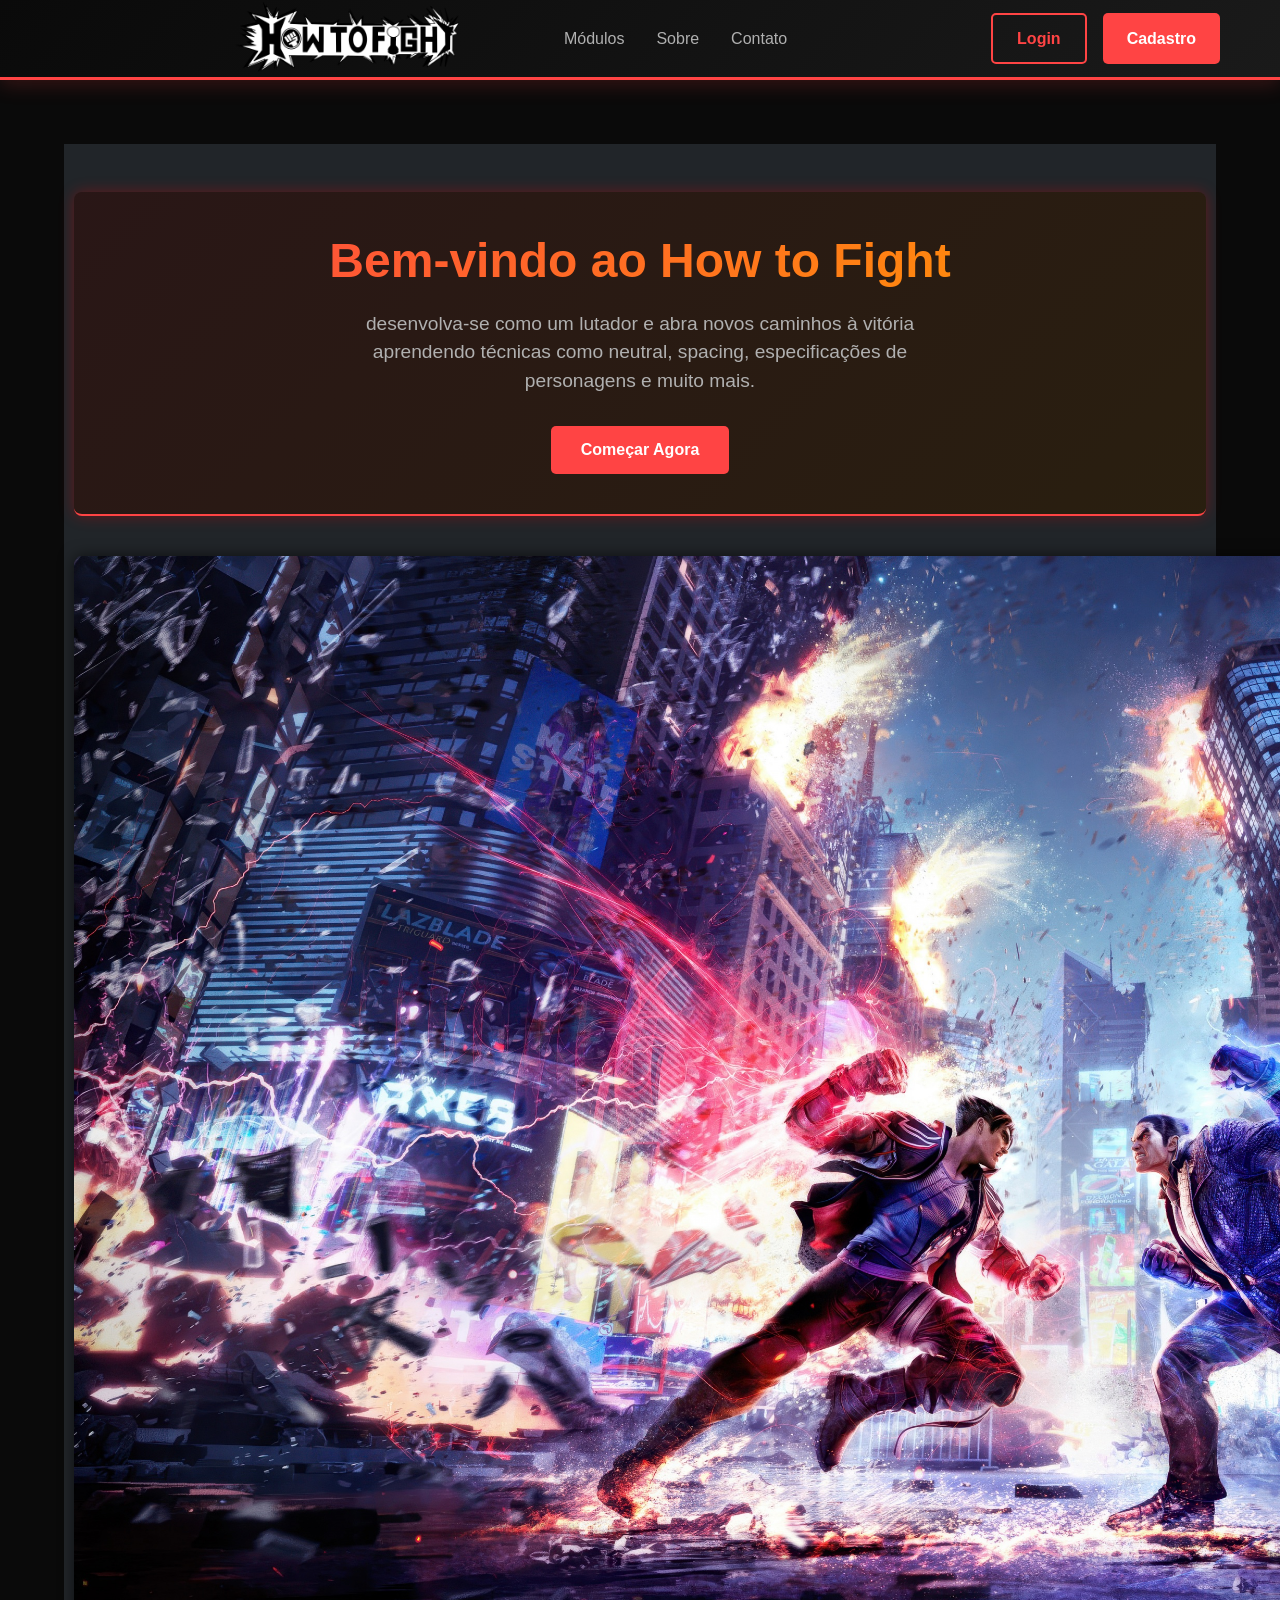
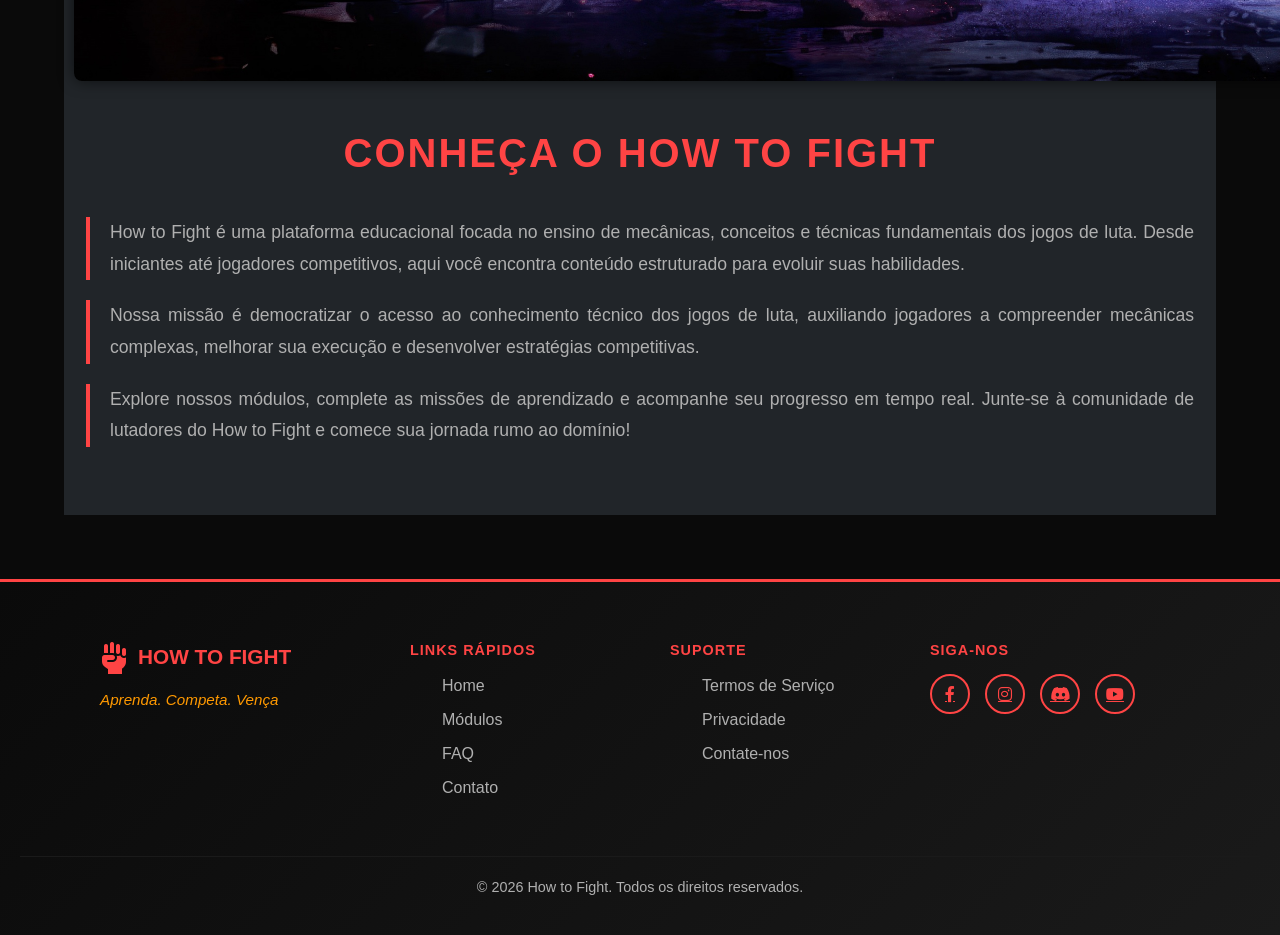
==== pagina/HTML/index.html @ 8c1fd62c "projeto coloquei na pasta errada teehee" ====
<!DOCTYPE html>
<html lang="pt-br">
<head>
    <meta charset="utf-8">
    <title>How to Fight</title>
    
    <!-- Bootstrap -->
    <link href="https://cdn.jsdelivr.net/npm/bootstrap@5.0.2/dist/css/bootstrap.min.css" rel="stylesheet"
          integrity="sha384-EVSTQN3/azprG1Anm3QDgpJLIm9Nao0Yz1ztcQTwFspd3yD65VohhpuuCOmLASjC" crossorigin="anonymous">
    <link rel="stylesheet" href="https://cdnjs.cloudflare.com/ajax/libs/font-awesome/6.0.0/css/all.min.css">

    <!-- Estilo Personalizado -->
    <link rel="stylesheet" type="text/css" href="../CSS/estilo.css">
</head>
<body>

        <!-- INÍCIO DO CÓDIGO VLIBRAS -->
    <div vw class="enabled">
        <div vw-access-button class="active"></div>
        <div vw-plugin-wrapper>
            <div class="vw-plugin-top-wrapper"></div>
        </div>
    </div>
    <script src="https://vlibras.gov.br/app/vlibras-plugin.js"></script>
    <script>
        new window.VLibras.Widget('https://vlibras.gov.br/app');
    </script>
    <!-- FIM DO CÓDIGO VLIBRAS -->

    <header class="htf-header">
        <div class="header-container">
            <div class="logo-brand">
                <a href="./index.html">
                    <img src="../Image/trabaio_do meu amor.png " alt="Logo">
                </a>
            </div>

            <nav class="header-nav">
                <a href="./Produtos.html" class="nav-link">Módulos</a>
                <a href="./Sobre.html" class="nav-link">Sobre</a>
                <a href="./Horarios.html" class="nav-link">Contato</a>
            </nav>

            <div class="header-actions">
                <button class="btn-login" onclick="window.location.href='./login.html'">Login</button>
                <button class="btn-signup" onclick="window.location.href='./Cadastro.html'">Cadastro</button>
            </div>
        </div>
    </header>

    <!-- Conteúdo Principal -->
    <main class="bg-dark text-white py-5">
        
        <!-- HERO SECTION -->
        <section class="hero-section">
            <div class="hero-content">
                <h2>Bem-vindo ao How to Fight</h2>
                <p>desenvolva-se como um lutador e abra novos caminhos à vitória aprendendo técnicas como neutral, spacing, especificações de personagens e muito mais.</p>
                <button class="btn-primary-htf" onclick="window.location.href='./login.html'">Começar Agora</button>
            </div>
        </section>

        <!-- imagem principal -->
        <section class="container-card mb-5">
            <div id="img-tekke" alt="Logo">
                <img src="../Image/tekken-8-jin-kazama-3840x2160-18767.jpg">
               
            </div>
        </section>

        <!-- ABOUT SECTION -->
        <section class="container" id="sobre">
            <h2 class="about-title">Conheça o How to Fight</h2>

            <p class="about-text">
                How to Fight é uma plataforma educacional focada no ensino de mecânicas, conceitos e técnicas 
                fundamentais dos jogos de luta. Desde iniciantes até jogadores competitivos, aqui você encontra 
                conteúdo estruturado para evoluir suas habilidades.
            </p>

            <p class="about-text">
                Nossa missão é democratizar o acesso ao conhecimento técnico dos jogos de luta, auxiliando jogadores 
                a compreender mecânicas complexas, melhorar sua execução e desenvolver estratégias competitivas.
            </p>

            <p class="about-text">
                Explore nossos módulos, complete as missões de aprendizado e acompanhe seu progresso em tempo real. 
                Junte-se à comunidade de lutadores do How to Fight e comece sua jornada rumo ao domínio!
            </p>
        </section>

    </main>

    <!-- Rodapé -->
<footer class="htf-footer">
    <div class="footer-container">
        
        <!-- Coluna 1: Logo -->
        <div class="footer-column">
            <div class="footer-logo">
                <i class="fas fa-fist-raised"></i>
                <h4>HOW TO FIGHT</h4>
            </div>
            <p class="tagline">Aprenda. Competa. Vença</p>
        </div>

        <!-- Coluna 2: Links Rápidos -->
        <div class="footer-column">
            <h5>Links Rápidos</h5>
            <ul class="footer-links">
                <li><a href="./index.html">Home</a></li>
                <li><a href="./Produtos.html">Módulos</a></li>
                <li><a href="./FAQ.html">FAQ</a></li>
                <li><a href="./Horarios.html">Contato</a></li>
            </ul>
        </div>

        <!-- Coluna 3: Suporte -->
        <div class="footer-column">
            <h5>Suporte</h5>
            <ul class="footer-links">
                <li><a href="./Termos.html">Termos de Serviço</a></li>
                <li><a href="./privacidade.html">Privacidade</a></li>
                <li><a href="./Horarios.html">Contate-nos</a></li>
            </ul>
        </div>

        <!-- Coluna 4: Redes Sociais -->
        <div class="footer-column">
            <h5>Siga-nos</h5>
            <div class="social-icons">
                <a href="https://facebook.com" target="_blank" title="Facebook">
                    <i class="fab fa-facebook-f"></i>
                </a>
                <a href="https://instagram.com" target="_blank" title="Instagram">
                    <i class="fab fa-instagram"></i>
                </a>
                <a href="https://discord.com" target="_blank" title="Discord">
                    <i class="fab fa-discord"></i>
                </a>
                <a href="https://youtube.com" target="_blank" title="YouTube">
                    <i class="fab fa-youtube"></i>
                </a>
            </div>
        </div>

    </div>

    <!-- Copyright -->
    <div class="footer-bottom">
        <p>&copy; 2026 How to Fight. Todos os direitos reservados.</p>
    </div>
</footer>

    <!-- Scripts Bootstrap -->
    <script src="https://cdn.jsdelivr.net/npm/bootstrap@5.0.2/dist/js/bootstrap.bundle.min.js"
            integrity="sha384-MrcW6ZMFYlzcLA8Nl+NtUVF0sA7MsXsP1UyJoMp4YLEuNSfAP+JcXn/tWtIaxVXM"
            crossorigin="anonymous"></script>

</body>
</html>
---- pagina/CSS/estilo.css ----
/* Main */
main {
    background-color: var(--dark-bg);
    padding: 10px;
    margin: 5%;
    flex: 1;
}

body {
    min-height: 100vh;
    display: flex;
    flex-direction: column;
}

/*======= LOGIN ======= */

.login-container {
    max-width: 450px; 
    margin: 50px auto;
    background-color: #212529;
    padding: 30px;
    border-radius: 10px;
}

/* Estilo das Labels */
.label-control {
    display: block;
    margin-bottom: 8px;
    font-size: 1.0rem;
    color: #ffffff;
    width: 300px;
    transform: translateX(-30px) translateY(-20px);
    
}


/* Estilo dos input */
.input-control {
    display: block;
    margin-bottom: 8px;
    font-size: 1.0rem;
    color: #000000;
    width: 300px;
    transform: translateX(-30px) translateY(-20px);
    
}

.login-title {
    font-size: 1.4rem;
    font-weight: 700;
    text-align: center;
    margin-bottom: 40px;
    color: var(--primary-color);
    text-transform: uppercase;
    letter-spacing: 2px;
}

fieldset {
    border: 2px solid #ff4444;
    border-radius: 6px;
    padding: 20px 70px; /* Estica na vertical */
    display: flex;
    flex-direction: column;
    gap: 10px;
}

legend {
    width: auto;
    float: none;
    margin: 0 auto; /* Centraliza o legend na borda */
    padding: 0 15px;
    color: #ff4444;
    font-weight: bold;
    font-size: 1.4rem;
    white-space: nowrap;
    background-color: transparent; /* O navegador já corta a borda sozinho */
}

/* Garante que os inputs não fiquem minúsculos */
.form-control {
    width: 100%;
    box-sizing: border-box;
}

.button-group {
    display: flex;
    flex-direction: column; /* Empilha o texto e o botão */
    align-items: center;    /* Centraliza os dois */
    gap: 10px;              /* Espaço entre o texto e o botão */
    margin-top: 20px;
}

.button-group p {
    margin: 0;             /* Remove margens extras do parágrafo */
    color: white;
}


/*======= CADASTRO ======= */

.cadastro-container2 {
    max-width: 850px; /* Diminua esse valor para espremer mais o cinza */
    max-height: 600px;
    margin: 50px auto;
    background-color: #212529;
    padding: 30px;
    border-radius: 10px;
}

.cadastro-container {
    max-width: 350px; /* Diminua esse valor para espremer mais o cinza */
    max-height: 300px;
    margin: 50px auto;
    background-color: #212529;
    padding: 30px;
    border-radius: 10px;
}

.cadastro-title {
  font-size: 1.5rem;
  color: var(--secondary-color);
  margin-bottom: 20px;
}

.label-control2 {
  display: block;
  margin-bottom: 8px;
  font-size: 1.4rem;
  color: #ffffff;
  width: 300px;
  transform: translateX(-60px) translateY(-90px);
}

.input-control2 {
  display: block;
  margin-bottom: 8px;
  font-size: 1rem;
  color: #000000;
  width: 400px;
  height: 30px;
  transform: translateX(-60px) translateY(-90px);
}

.btn-signup2 {
  background-color: var(--primary-color);
  color: #fff;
  padding: 10px;
  border: none;
  border-radius: 6px;
  cursor: pointer;
  width: 100%;        /* botão ocupa toda a largura */
  font-weight: bold;
  transition: background 0.3s ease;
  transform: translateX(0px) translateY(-80px);
}

.checkbox-control {
  transform: translateX(-50px) translateY(-90px);
}

.erro-msg {
    font-size: 0.9rem;
    color: #ff4d4d;
    opacity: 0;
    transition: opacity 0.3s ease, transform 0.3s ease;
}
.erro-msg.show {
    opacity: 1;
}

#erro-senha {
    position: relative;
    top: 30px; /* começa mais embaixo */
    opacity: 0;
    transition: opacity 0.3s ease, top 0.3s ease;
}

#erro-senha.show {
    opacity: 1;
    top: -90px; /* sobe e permanece */
    left: -60px
}

#erro-confirmar {
    position: relative;
    top: 30px; /* começa mais embaixo */
    opacity: 0;
    transition: opacity 0.3s ease, top 0.3s ease;
}

#erro-confirmar.show {
    opacity: 1;
    top: -95px; /* sobe e permanece */
    left: -60px
}

#erro-nick {
    position: relative;
    top: 30px; /* começa mais embaixo */
    opacity: 0;
    transition: opacity 0.3s ease, top 0.3s ease;
}
#erro-nick.show {
    opacity: 1;
    top: -90px; /* sobe e permanece */
    left: -50px
}

.msg-sucesso, .msg-erro {
  position: fixed;
  top: 70px;
  left: 50%;
  transform: translateX(-50%);
  z-index: 9999;

  padding: 12px 20px;
  border-radius: 6px;
  font-weight: bold;

  transition: opacity 0.8s ease; /* animação suave */
  opacity: 1; /* começa visível */
}

.msg-sucesso {
  background-color: #dc3545;
  color: #fff;
}

.msg-erro {
  background-color: #dc3545;
  color: #ffffff;
}

.accordion-button
{
    color: rgb(255, 255, 255);
    background-color: #333435;
}

.accordion-button:focus {
    box-shadow: none;
  }

  /* Styling for the active (open) accordion button */
.accordion-button:not(.collapsed) {
    background-color: #333435;
    color: white;
    /* Add other styles as needed */
}

.coluna-texto {
    flex: 1; /* Faz a coluna ocupar metade do espaço (50%) */
    background-color: #212529;
    
    /* Centraliza o conteúdo (o h1) vertical e horizontalmente */
    display: flex;
    justify-content: center;
    align-items: center;
    padding: 40px;
    

}

.coluna-texto h1 {
    font-size: 3.5rem; /* Tamanho da fonte */
    color: #ffffff; /* Cor do texto (cinza escuro) */
    font-weight: 400; /* Peso da fonte */
}

/* --- Coluna da Direita (Imagem) --- */
.coluna-imagem {
    flex: 1; /* Faz a coluna ocupar a outra metade do espaço (50%) */
    background-color: #212529;
}

.coluna-imagem img {
    width: 100%;
    height: 100%;
    object-fit: cover; /* Faz a imagem cobrir todo o espaço da coluna sem distorcer */
    background-color: #212529;
}

strong {
    font-size: 25px;
    color: white
}

.container2 {
    display: flex;
    width: 100%;
    background-color: #4b4f53;
}

h3 {
    font-size: 40px;
    font-weight: bold;
    color: white;
}

pre{
    font-size: 20px;
    font-weight: bold;
    color: white;
}

/* 1. Define o container como ponto de referência para os filhos */
.input-container {
    position: relative;
}

/* 2. Estiliza a mensagem e a posiciona */
.validation-message {
    /* Faz o elemento flutuar */
    position: absolute; 
    
    /* Move para o canto superior direito do container */
    top: 50%; /* Centraliza verticalmente */
    right: 10px; /* Afasta 10px da borda direita do input */
    
    /* Ajuste fino para o centro vertical (metade da altura do texto) */
    transform: translateY(-50%); 
    
    /* Estilos visuais */
    font-size: 0.8em; /* Deixa o texto menor */
    padding: 2px 5px; 
    pointer-events: none; /* Garante que o texto não atrapalhe o clique no input */

}


.brand-move h2 {
    font-size: 25px;
    font-weight: bold;
    color: white;
    margin:0;
    transform: translateX(-20px);
}

.brand-move{
  display: flex;
  align-items: center;
  gap: 1px;         
  transform: translateX(100px);    /* move o icone + texto do meio pra direita ou esquerda */
  
}


/* ========== HEADER ========== */
:root {
    --primary-color: #44ff7f;
    --secondary-color: #ff9900;
    --dark-bg: #0a0a0a;
    --card-bg: #1a1a1a;
    --text-secondary: #b0b0b0;
}

.htf-header {
    background: linear-gradient(135deg, var(--dark-bg) 0%, var(--card-bg) 100%);
    border-bottom: 3px solid var(--primary-color);
    padding: 0.5rem 0;
    position: sticky;
    top: 0;
    z-index: 1000;
    box-shadow: 0 4px 20px rgba(255, 68, 68, 0.2);
    height: 80px;  /* ← FIXA A ALTURA */
}

.header-container {
    max-width: 1200px;
    margin: 0 auto;
    display: flex;
    justify-content: space-between;
    align-items: center;
    padding: 0 20px;
    height: 100%;  /* ← PREENCHE A ALTURA */
}

.logo-brand {
    display: flex;
    align-items: center;
    gap: 15px;
    cursor: pointer;
    height: 100%;  /* ← Preenche a altura do header */
}

.logo-brand img {
    width: 300px;
    height: 300px;
    object-fit: contain;
    align-self: center;  /* ← Centraliza verticalmente */
    transform: translateY(25px) translateX(150px);
}

.header-nav {
    display: flex;
    gap: 2rem;
}

/* ============ PRIMEIRA SESSÃO ============ */
.hero-section {
    background: linear-gradient(135deg, rgba(255, 68, 68, 0.1) 0%, rgba(255, 153, 0, 0.1) 100%);
    padding: 80px 20px;
    text-align: center;
    border-bottom: 2px solid var(--primary-color);
    margin-bottom: 40px;
}

.hero-content h2 {
    font-size: 3rem;
    font-weight: 700;
    margin-bottom: 20px;
    background: linear-gradient(135deg, var(--primary-color), var(--secondary-color));
    -webkit-background-clip: text;
    -webkit-text-fill-color: transparent;
    background-clip: text;
}

.hero-content p {
    font-size: 1.2rem;
    color: var(--text-secondary);
    margin-bottom: 30px;
    max-width: 600px;
    margin-left: auto;
    margin-right: auto;
}

.btn-primary-htf {
    padding: 12px 30px;
    background: var(--primary-color);
    color: white;
    border: none;
    border-radius: 5px;
    font-weight: 700;
    font-size: 1rem;
    cursor: pointer;
    transition: all 0.3s ease;
}

.btn-primary-htf:hover {
    background: var(--secondary-color);
    transform: scale(1.05);
    box-shadow: 0 10px 25px rgba(255, 68, 68, 0.5);
}


/* ============ ABOUT ============ */
.about-title {
    font-size: 2.5rem;
    font-weight: 700;
    text-align: center;
    margin-bottom: 40px;
    color: var(--primary-color);
    text-transform: uppercase;
    letter-spacing: 2px;
}

.about-text {
    font-size: 1.1rem;
    line-height: 1.8;
    color: var(--text-secondary);
    margin-bottom: 20px;
    text-align: justify;
    border-left: 4px solid var(--primary-color);
    padding-left: 20px;
}

/* ============ NAV ============ */

.nav-link {
    color: var(--text-secondary);
    text-decoration: none;
    font-weight: 500;
    transition: color 0.3s ease;
}

.nav-link:hover {
    color: var(--primary-color);
}

.header-actions {
    display: flex;
    gap: 1rem;
}

.btn-login, .btn-signup {
    padding: 0.7rem 1.5rem;
    border: none;
    border-radius: 5px;
    font-weight: 600;
    cursor: pointer;
    transition: all 0.3s ease;
}

.btn-login {
    background: transparent;
    color: var(--primary-color);
    border: 2px solid var(--primary-color);
}

.btn-login:hover {
    background: var(--primary-color);
    color: white;
}

.btn-signup {
    background: var(--primary-color);
    color: white;
}

.btn-signup:hover {
    background: var(--secondary-color);
}



/* ========== FOOTER ========== */
.htf-footer {
    background: linear-gradient(135deg, var(--dark-bg) 0%, var(--card-bg) 100%);
    border-top: 3px solid var(--primary-color);
    padding: 60px 20px 20px;
    margin-top: auto;
}

.footer-container {
    max-width: 1200px;
    margin: 0 auto;
    display: grid;
    grid-template-columns: 250px 200px 200px 250px; 
    gap: 60px;  
    margin-bottom: 40px;
    justify-content: center;  
}

.footer-column {
    text-align: left; 
}

.footer-column h5 {
    color: var(--primary-color);
    margin-bottom: 15px;
    font-weight: 700;
    text-transform: uppercase;
    font-size: 0.9rem;
    letter-spacing: 1px;
    text-align: left;
}

.footer-logo {
    display: flex;
    align-items: center;
    gap: 10px;
    margin-bottom: 15px;
}

.footer-logo i {
    font-size: 2rem;
    color: var(--primary-color);
}

.footer-logo h4 {
    font-size: 1.3rem;
    font-weight: 700;
    margin: 0;
    color: var(--primary-color);
}

.tagline {
    color: var(--secondary-color);
    font-style: italic;
    font-size: 0.95rem;
}

.footer-links {
    list-style: none;
}

.footer-links li {
    margin-bottom: 10px;
}

.footer-links a {
    color: var(--text-secondary);
    text-decoration: none;
    transition: all 0.3s ease;
    display: inline-block;
}

.footer-links a:hover {
    color: var(--primary-color);
    transform: translateX(5px);
}

.social-icons {
    display: flex;
    gap: 15px;
}

.social-icons a {
    width: 40px;
    height: 40px;
    display: flex;
    align-items: center;
    justify-content: center;
    background: var(--card-bg);
    border: 2px solid var(--primary-color);
    border-radius: 50%;
    color: var(--primary-color);
    transition: all 0.3s ease;
}

.social-icons a:hover {
    background: var(--primary-color);
    color: white;
    transform: translateY(-5px);
}

.footer-bottom {
    text-align: center;
    padding-top: 20px;
    border-top: 1px solid var(--card-bg);
    color: var(--text-secondary);
    font-size: 0.9rem;
}


/* ============ VARIÁVEIS DE COR ============ */
:root {
    --primary-color: #ff4444;      /* Vermelho vibrante */
    --secondary-color: #ff9900;    /* Laranja */
    --dark-bg: #0a0a0a;            /* Preto profundo */
    --card-bg: #1a1a1a;            /* Cinza escuro */
    --text-primary: #ffffff;
    --text-secondary: #b0b0b0;
    --accent: #00ff88;             /* Verde neon (opcional) */
}

* {
    margin: 0;
    padding: 0;
    box-sizing: border-box;
}

body {
    background-color: var(--dark-bg);
    color: var(--text-primary);
    font-family: 'Segoe UI', Tahoma, Geneva, Verdana, sans-serif;
    height: 100%;
}


#img-tekke {
    width: 2000px; 
    height: auto; /* Permite que a altura se ajuste à imagem */
    margin: 0 auto; /* Centraliza a div horizontalmente e remove margens verticais extras */
    line-height: 0; /* Remove pequenos espaços de respiro de elementos inline */
}

#img-tekke img {
    width: 100%;
    height: 100%;
    object-fit: contain;
}

.container-card5 {
  display: flex;
  justify-content: center; /* centraliza o bloco inteiro */
  align-items: center;     /* centraliza verticalmente */
  flex-wrap: wrap;
  gap: 20px;
  padding: 20px;
}

.img-tekke2 {
  display: flex;
  justify-content: center; /* centraliza a imagem dentro da div */
  align-items: center;
}

.ms-md-2.ms-lg-5 {
  text-align: center; /* centraliza todo o texto */
}

.main-sobre {
    background-color: var(--dark-bg);
    flex: 1;
}

.modulos {
  display: flex;
  flex-wrap: wrap;
  gap: 20px;
  justify-content: center; /* centraliza os cards */
  padding: 20px;
}

.modulo-card {
  background: var(--card-bg);
  border: 2px solid var(--primary-color);
  border-radius: 10px;
  padding: 20px;
  width: 350px;
  text-align: center;
  color: #fff;
  box-shadow: 0 4px 12px rgba(0,0,0,0.3);
  transition: transform 0.2s ease;
}

.modulo-card:hover {
  transform: scale(1.05); /* efeito de destaque */
}

.modulo-card h3 {
  margin-bottom: 30px;
  color:#ff4444 ;
}

legend.cadastro {
    width: auto;
    float: none;
    margin: 0 auto; /* Centraliza o legend na borda */
    padding: 0 15px;
    color: #ff4444;
    font-weight: bold;
    font-size: 3.1rem;
    white-space: nowrap;
    background-color: transparent; /* O navegador já corta a borda sozinho */
}

/* sessão */

.btn-perfil {
  display: inline-flex;
  align-items: center;
  gap: 10px;
  background-color: #222;
  color: #fff;
  border: none;
  border-radius: 50px;
  padding: 12px 20px;
  font-weight: bold;
  font-size: 1rem;
  cursor: pointer;
  transition: background 0.3s;

  height: 55px;       /* altura fixa */
  max-height: 55px;
  width: 180px;       /* maior que o botão */
  max-width: 180px;
  overflow: hidden;   /* corta o excesso */
}


.btn-perfil img {
  width: 75px;       /* maior que o botão */
  height: 100px;
  border-radius: 50%;
  object-fit: fill;  /* preenche e corta */
  flex-shrink: 0;     /* impede que seja comprimida */
}


.btn-perfil:hover {
    background-color: #333;
}

.btn-logout {
    padding: 0.7rem 1.5rem;
    border: none;
    background-color: #ff4444;
    color: #ffffff;
    border-radius: 5px;
    font-weight: 600;
    cursor: pointer;
    transition: all 0.3s ease;
}

/* ============ CONTATO ============ */

/* Seção de contato */
.hero-section, .contact-section {
  background-color: #111;
  color: #fff;
  padding: 40px;
  border-radius: 8px;
  margin-bottom: 40px;
  box-shadow: 0 0 15px rgba(255, 0, 0, 0.3);
}

/* Título */
.contact-section h2 {
  color: #ff4d4d;
  margin-bottom: 20px;
  font-weight: bold;
  text-transform: uppercase;
}

/* Formulário */
.contact-section form {
  background-color: #1a1a1a;
  padding: 25px;
  border-radius: 8px;
  border: 1px solid #333;
}

.contact-section label {
  color: #ccc;
  font-weight: 500;
}

.contact-section input,
.contact-section textarea {
  background-color: #222;
  border: 1px solid #444;
  color: #fff;
}

.contact-section input:focus,
.contact-section textarea:focus {
  border-color: #ff4d4d;
  box-shadow: 0 0 5px rgba(255, 77, 77, 0.5);
}

/* Botão */
.contact-section .btn-primary {
  background-color: #007bff; /* azul estilo FAQ */
  border: none;
  font-weight: bold;
  text-transform: uppercase;
}

.contact-section .btn-primary:hover {
  background-color: #0056b3;
}

/* Ajuste geral */
.container-card img {
  max-width: 100%;
  border-radius: 8px;
  box-shadow: 0 0 15px rgba(0,0,0,0.6);
}


/* ============ PRIVACIDADE ============ */

.privacy-main {
  background-color: var(--dark-bg);
  color: #fff;
  padding: 60px 20px;
  min-height: 80vh;
  display: flex;
  justify-content: center;
  align-items: flex-start;
}

/* Caixa da política */
.privacy-section {
  background-color: #1a1a1a;
  border: 1px solid #333;
  border-radius: 8px;
  padding: 40px;
  max-width: 800px;
  width: 100%;
  box-shadow: 0 0 15px rgba(255, 0, 0, 0.3);
}

/* Títulos */
.privacy-section h2 {
  color: #ff4d4d;
  font-weight: bold;
  text-transform: uppercase;
  text-align: center;
  margin-bottom: 30px;
}

.privacy-section h4 {
  color: #ff4d4d;
  margin-top: 20px;
  margin-bottom: 10px;
}

/* Listas */
.privacy-section ul {
  list-style: disc;
  padding-left: 20px;
}

.privacy-section li {
  margin-bottom: 8px;
}

/* ============ TERMOS ============ */

/* MAIN dos termos */
.terms-main {
  background-color: var(--dark-bg);
  color: #fff;
  padding: 60px 20px;
  min-height: 80vh;
  display: flex;
  justify-content: center;
  align-items: flex-start;
  gap: 40px; /* espaço entre os quadrados */
  flex-wrap: wrap; /* permite quebrar em telas menores */
}

/* Cada bloco */
.terms-section {
  background-color: #1a1a1a;
  border: 1px solid #333;
  border-radius: 8px;
  padding: 40px;
  flex: 1 1 400px;   /* ocupa metade da largura, mas se adapta */
  max-width: 600px;  /* limite pra não ficar gigante */
  box-shadow: 0 0 15px rgba(255, 0, 0, 0.3);
}

/* Títulos */
.terms-section h2 {
  color: #ff4d4d;
  font-weight: bold;
  text-transform: uppercase;
  border-bottom: 2px solid #ff4d4d;
  padding-bottom: 10px;
  margin-bottom: 20px;
  text-align: center;
}


/* ============ FAQ ============ */

/* Título do FAQ */
.faq-main h1 {
  color: #ff4d4d;
  text-align: center;
  margin-bottom: 30px;
  font-weight: bold;
  text-transform: uppercase;
  border-bottom: 3px solid #ff4d4d; /* linha vermelha */
  padding-bottom: 10px;
}

/* Accordion */
.accordion-item {
  border: 1px solid #333;
  margin-bottom: 15px;
  border-radius: 8px;
  overflow: hidden;
}

.accordion-button {
  background-color: #1a1a1a;
  color: #fff;
  font-weight: 600;
  font-size: 1.05rem; /* aumenta um pouco a fonte */
}

.accordion-button:not(.collapsed) {
  background-color: #ff4d4d;
  color: #fff;
}

.accordion-body {
  background-color: #222;
  color: #ddd;
  padding: 20px;
  line-height: 1.6;
  text-align: justify;
  font-size: 1rem; /* aumenta fonte geral */
}

/* Strong dentro do corpo */
.accordion-body strong {
  font-size: 0.95rem; /* menor que o texto normal */
  color: #fff;
  font-weight: 500;   /* menos pesado */
}

/* ============ PERFIL ============ */
.profile-main {
  background-color: #111;
  color: #fff;
  padding: 60px 20px;
  min-height: 80vh;
  display: flex;
  justify-content: center;
  align-items: flex-start;
}

/* Card maior */
.profile-card {
  display: flex;          /* lado a lado */
  gap: 30px;
  background-color: #1a1a1a;
  border: 1px solid #333;
  border-radius: 8px;
  padding: 30px;
  max-width: 900px;
  width: 100%;
  box-shadow: 0 0 15px rgba(255, 0, 0, 0.3);
  min-height: 700px; /* ADICIONA ISSO */
  align-items: stretch; /* faz os filhos terem a mesma altura */
}

.profile-sidebar {
  width: 220px;
  text-align: center;
  display: flex;
  flex-direction: column;
}


/* Avatar */
.profile-avatar {
  width: 120px;
  height: 120px;
  margin: 0 auto 20px auto;
  border: 2px solid #ff4d4d;
  border-radius: 8px;
  overflow: hidden;
  box-shadow: 0 0 10px rgba(255, 0, 0, 0.4);
}


.profile-avatar img {
  width: 180px;
  height: 180px;
  transform: translate(-35px, -45px);
  object-fit: fill;
}

.profile-actions {
  display: flex;
  flex-direction: column;
  gap: 10px;
  margin-top: 10px;
  flex: 1;
}

.action-item {
  color: #ddd;
  font-weight: 600;
  cursor: pointer;
  position: relative;
  padding: 5px 0;
}

.action-item.active {
  color: #ff4d4d;
}

.action-item.active::after {
  content: "";
  position: absolute;
  left: 0;
  bottom: -2px;
  width: 100%;
  height: 2px;
  background-color: #ff4d4d;
}

/* Área de conteúdo (direita) */
.profile-content {
  flex: 1;
  min-height: 500px; /* altura mínima fixa */
}

/* Abas */
.tab-content {
  display: none;
}

.tab-content.active {
  display: flex;
  flex-direction: column;
  min-height: 100%;
}

/* Card menor (informações do perfil) */
.profile-info {
  background-color: #222;
  border: 1px solid #333;
  border-radius: 8px;
  padding: 30px;
}

.profile-info h2 {
  color: #ff4d4d;
  font-weight: bold;
  text-transform: uppercase;
  margin-bottom: 30px;
}

/* Caixa da aba Ícone */
.icon-box {
  background-color: #222;
  border: 1px solid #333;
  border-radius: 8px;
  padding: 30px;
  min-height: 100%; /* garante altura parecida com perfil */
}

.icon-box h2 {
  color: #ff4d4d;
  font-weight: bold;
  text-transform: uppercase;
  margin-bottom: 30px;
}

/* Avatares dentro da aba ícone */
.avatar-box {
  display: flex;
  gap: 15px;
  justify-content: center;
  margin-bottom: 20px;
}

.avatar-box img {
  width: 100px;
  height: 100px;
  border-radius: 8px;
  border: 2px solid transparent;
  cursor: pointer;
  transition: border 0.3s, transform 0.2s;
}

.avatar-box img.selected {
  border: 2px solid #ff4d4d;
  box-shadow: 0 0 10px rgba(255,0,0,0.5);
}

/* Caixa do botão */
.button-box {
  text-align: center;
  margin-top: 20px;
}

.btn-red {
  background-color: #ff4d4d;
  color: #fff;
  border: none;
  padding: 12px 20px;
  font-weight: bold;
  border-radius: 6px;
  cursor: pointer;
}


.btn-atualizar {
  background-color: #e63946; /* vermelho personalizado */
  color: #fff;
  border: none;
  border-radius: 6px;
  padding: 8px 20px;        /* aumenta altura e largura */
  font-size: 16px;           /* texto maior */
  font-weight: bold;         /* texto mais pesado */
  width: 100%;               /* ocupa toda a largura */
}

.btn-atualizar:hover {
  background-color: #ae3b3b; /* tom mais escuro no hover */
}

#btnDeletar {
  margin-top: auto; /* empurra pro fim */
  transform: none;  /* remove o translateY */
}

.admin-content {
  background-color: #222;
  border: 1px solid #333;
  border-radius: 8px;
  padding: 30px;
  overflow-y: auto;
}

.admin-content h2 {
  color: #ff4d4d;
  font-weight: bold;
  text-transform: uppercase;
  margin-bottom: 30px;
}

.profile-info,
.icon-box,
.admin-content {
  flex: 1;
  min-height: 440px;
}


/* ============ PERFIL ============ */
/* Mensagem de alerta no perfil */
#Senhamensagem {
  position: fixed;
  top: 70px;
  left: 50%;
  transform: translateX(-50%);
  z-index: 9999;

  padding: 12px 20px;
  border-radius: 6px;
  font-weight: bold;

  transition: opacity 0.8s ease;
  opacity: 0;          /* começa invisível */
  display: none;       /* não ocupa espaço */

  background-color: #dc3545;
  color: #fff;
}


#msgSenha {
  margin-top: 8px;   /* desce um pouco */
  display: block;    /* garante que fique em linha separada */
  color: red;        /* mantém só texto vermelho */
}

/* ============ DELETAR PERFIL ============ */

/* fundo e texto do modal */
.swal2-popup {
  background: #1c1c1c !important;  /* fundo escuro */
  color: #f5f5f5 !important;       /* texto claro */
  border-radius: 10px;             /* cantos arredondados */
}

/* título */
.swal2-title {
  color: #e63946 !important;       /* vermelho pro título */
  font-weight: bold;
}

/* botão confirmar */
.swal2-confirm {
  background-color: #e63946 !important; /* vermelho */
  color: #fff !important;
  border: none !important;
  border-radius: 5px !important;
}

/* botão cancelar */
.swal2-cancel {
  background-color: #55544f !important; /* azul */
  color: #fff !important;
  border: none !important;
  border-radius: 5px !important;
}

/* Ícone principal do alerta */
.swal2-icon.swal2-warning {
  color: #e63946 !important;       /* cor do traço do ícone */
  border-color: #e63946 !important; /* cor da borda do círculo */
}


.profile-ranking {
  color: #fff;
  font-family: 'Bebas Neue', sans-serif;
  font-size: 1.2rem;
  letter-spacing: 2px;
  margin: 4px 0 0;
  padding-left: 18px;
}


/* ============ AVATARES ============ */

/* Aba icone com tamanho igual ao perfil */
#icone .icon-box {
  background-color: #222;
  border: 1px solid #333;
  border-radius: 8px;
  padding: 50px;
  max-width: 900px;
  width: 100%;
  height: 555px;
  display: flex;
  flex-direction: column;
  align-items: center;  /* troca justify-content: space-between por isso */
}

#icone h2 {
  color: #ff4d4d;
  font-weight: bold;
  text-transform: uppercase;
  margin-bottom: 30px;
}

.avatar-box {
  display: flex;
  gap: 15px;
  justify-content: center;
  margin-bottom: 20px;
}

.avatar-box img {
  width: 100px;
  height: 100px;
  border-radius: 8px;
  border: 2px solid transparent;
  cursor: pointer;
  transition: border 0.3s, transform 0.2s;
}

.avatar-box img:hover {
  transform: scale(1.05);
}

.avatar-box img.selected {
  border: 2px solid #ff4d4d;
  box-shadow: 0 0 10px rgba(255,0,0,0.5);
}

.button-box {
  text-align: center;
  margin-top: auto; /* empurra o botão pro fim da caixa */
}

.btn-red {
  background-color: #ff4d4d;
  color: #fff;
  border: none;
  padding: 12px 20px;
  font-weight: bold;
  border-radius: 6px;
  cursor: pointer;
}

#icone .icon-box form {
  display: flex;
  flex-direction: column;
  align-items: center;
  gap: 20px;
  width: 100%;
  flex: 1; /* ocupa o espaço disponível */
  justify-content: space-between; /* avatares em cima, botão embaixo */
}

/* ============ CARDS MODULOS ============ */

.modulos-grid {
  display: grid;
  grid-template-columns: repeat(3, 1fr);
  gap: 12px;
  max-width: 1300px;
  margin: 0 auto;
  padding: 150px 20px;
}

.modulo-card {
  border-radius: 8px;
  width: 600px;
  overflow: hidden;
  background: #111;
  border: 1px solid #1e1e1e;
  text-decoration: none;
  display: block;
  transition: border-color 0.2s ease;
}

.modulo-card:hover {
  border-color: #2a2a2a;
}

.modulo-card-img {
  height: 360px;
  overflow: hidden;
  position: relative;
}

.modulo-card-img img {
  width: 100%;
  height: 100%;
  object-fit: cover;
  opacity: 0.7;
  transition: opacity 0.3s ease, transform 0.4s ease;
}

.modulo-card:hover .modulo-card-img img {
  opacity: 1;
  transform: scale(1.05);
}

.modulo-card-bar {
  height: 3px;
  background: #1e1e1e;
  transition: background 0.2s ease;
}

.modulo-card:hover .modulo-card-bar {
  background: var(--primary-color);
}

.modulo-card-body {
  padding: 14px 16px;
}

.modulo-card-num {
  font-size: 0.65rem;
  color: var(--primary-color);
  font-weight: 700;
  letter-spacing: 2px;
  text-transform: uppercase;
  margin-bottom: 4px;
}

.modulo-card-title {
  font-family: 'Bebas Neue', sans-serif;
  font-size: 1.4rem;
  color: #fff;
  letter-spacing: 1.5px;
  margin: 0 0 6px;
  line-height: 1;
}

.modulo-card-desc {
  font-size: 0.85rem;
  color: #666;
  margin: 0;
  line-height: 1.5;
}

@media (max-width: 768px) {
  .modulos-grid {
    grid-template-columns: 1fr;
  }

  .modulo-card-img {
    height: 140px;
  }
}

/* ============ videos e modulos ============ */


.fund-page {
  background: var(--dark-bg);
  color: #e0e0e0;
  min-height: 100vh;
}

.fund-page-title {
  font-family: 'Bebas Neue', sans-serif;
  font-size: clamp(2.2rem, 5vw, 3.5rem);
  letter-spacing: 5px;
  color: #fff;
  text-align: center;
  padding: 3rem 1rem 1rem;
  border-bottom: 3px solid var(--primary-color);
  margin-bottom: 0;
}

.fund-intro {
  max-width: 860px;
  margin: 2.5rem auto;
  padding: 1.5rem 2rem;
  background: rgba(255,255,255,0.03);
  border-left: 4px solid var(--primary-color);
  border-radius: 0 8px 8px 0;
  font-size: 0.97rem;
  line-height: 1.8;
  color: #bbb;
}

/* ========== COMANDOS ========== */

.cmd-icon {
    display: inline-block;
    vertical-align: middle;
    margin: 0 2px;
}

.cmd-icon img {
    height: 32px; /* ajusta conforme o tamanho das suas imagens */
    width: auto;
}

/* ========== SEÇÕES NUMERADAS ========== */

.fund-sections {
  max-width: 860px;
  margin: 0 auto;
  padding: 0 1.5rem 5rem;
}

.fund-section {
  margin-bottom: 5rem;
}

.fund-section-header {
  display: flex;
  align-items: baseline;
  gap: 16px;
  margin-bottom: 1.5rem;
  padding-bottom: 1rem;
  border-bottom: 2px solid var(--primary-color);
}

.fund-section-num {
  font-family: 'Bebas Neue', sans-serif;
  font-size: 2.8rem;
  color: var(--primary-color);
  line-height: 1;
  flex-shrink: 0;
}

.fund-section-title {
  font-family: 'Bebas Neue', sans-serif;
  font-size: 2rem;
  color: #fff;
  letter-spacing: 2px;
  margin: 0;
  line-height: 1;
}

/* ========== TEXTO ========== */

.fund-text {
  font-size: 1rem;
  line-height: 1.8;
  color: #aaa;
  margin: 0 0 1.75rem;
}

/* ========== SUB-TÓPICO ========== */

.fund-subtopic {
  margin: 2.5rem 0;
  padding-left: 1.25rem;
  border-left: 3px solid var(--primary-color);
}

.fund-subtopic-tag {
  display: inline-block;
  background: var(--primary-color);
  color: #fff;
  font-size: 0.65rem;
  font-weight: 700;
  letter-spacing: 2px;
  text-transform: uppercase;
  padding: 4px 12px;
  border-radius: 3px;
  margin-bottom: 0.75rem;
}

.fund-subtopic-title {
  font-family: 'Bebas Neue', sans-serif;
  font-size: 1.5rem;
  color: #fff;
  letter-spacing: 1.5px;
  margin: 0 0 1rem;
}

/* ========== VÍDEO INLINE ========== */

.fund-video {
  position: relative;
  width: 100%;
  margin: 1.75rem 0;
  border-radius: 8px;
  overflow: hidden;
  background: #111;
  cursor: pointer;
}

.fund-video img,
.fund-video video {
  width: 100%;
  display: block;
  border-radius: 8px;
}

.fund-video .thumb {
  position: relative;
  z-index: 1;
  transition: opacity 0.4s ease;
}

.fund-video .preview {
  position: absolute;
  inset: 0;
  height: 100%;
  object-fit: cover;
  opacity: 0;
  z-index: 2;
  transition: opacity 0.4s ease;
  border-radius: 8px;
}

.fund-video:hover .preview {
  opacity: 1;
}

.fund-video:hover .thumb {
  opacity: 0;
}

.fund-video-caption {
  font-size: 0.78rem;
  color: #555;
  text-align: center;
  margin-top: -1.25rem;
  margin-bottom: 1.75rem;
  font-style: italic;
}

/* ========== RESPONSIVO ========== */

@media (max-width: 600px) {
  .fund-section-num { font-size: 2rem; }
  .fund-section-title { font-size: 1.5rem; }
  .fund-subtopic { padding-left: 1rem; }
}

/* ========== MISSÕES ========== */

.fund-missions {
  max-width: 860px;
  margin: 3rem auto 1rem;
  padding: 2rem;
  background: #181818;
  border: 1px solid #2a2a2a;
  border-radius: 10px;
}

.fund-missions-header {
  display: flex;
  align-items: center;
  justify-content: space-between;
  margin-bottom: 1.25rem;
}


.fund-missions-title {
  font-family: 'Bebas Neue', sans-serif;
  font-size: 1.5rem;
  letter-spacing: 2px;
  color: #fff;
  margin: 0;
}

.fund-missions-desc {
  font-size: 0.85rem;
  color: #666;
  margin-bottom: 1.25rem;
  line-height: 1.6;
}

.fund-missions-desc strong {
  font-weight: 500;
  font-size: 20px;
  color: #aaa; /* ou var(--primary-color) se quiser destaque sutil */
}

.fund-missions-count {
  font-size: 0.8rem;
  color: #666;
  font-weight: 600;
  letter-spacing: 1px;
}

.fund-missions-desc .cmd-icon img {
  height: 20px;
}

/* Barra de progresso */
.fund-progress-bar {
  width: 100%;
  height: 6px;
  background: #2a2a2a;
  border-radius: 999px;
  overflow: hidden;
  margin-bottom: 0.5rem;
  margin-top: 1.25rem;
}

.fund-progress-fill {
  height: 100%;
  background: var(--primary-color);
  border-radius: 999px;
  transition: width 0.5s ease;
}

.fund-progress-label {
  font-size: 0.75rem;
  color: #555;
  margin-bottom: 1.5rem;
  text-align: right;
}

/* Lista de missões */
.fund-missions-list {
  list-style: none;
  padding: 0;
  margin: 0;
  display: flex;
  flex-direction: column;
  gap: 10px;
}

.fund-mission-item {
  display: flex;
  align-items: center;
  gap: 14px;
  padding: 12px 16px;
  background: #111;
  border: 1px solid #222;
  border-radius: 8px;
  transition: border-color 0.2s ease;
}

.fund-mission-item.concluida {
  border-color: var(--primary-color);
  opacity: 0.7;
}

.fund-mission-item.concluida .fund-mission-titulo {
  text-decoration: line-through;
  color: #555;
}

/* Checkbox customizado */
.fund-mission-check {
  position: relative;
  flex-shrink: 0;
}

.fund-mission-check input[type="checkbox"] {
  position: absolute;
  opacity: 0;
  width: 0;
  height: 0;
}

.fund-mission-check label {
  display: block;
  cursor: pointer;
}

.checkmark {
  display: block;
  width: 22px;
  height: 22px;
  border: 2px solid #333;
  border-radius: 5px;
  transition: all 0.2s ease;
  position: relative;
}

.fund-mission-check input:checked ~ label .checkmark {
  background: var(--primary-color);
  border-color: var(--primary-color);
}

.fund-mission-check input:checked ~ label .checkmark::after {
  content: '';
  position: absolute;
  left: 5px;
  top: 2px;
  width: 6px;
  height: 11px;
  border: 2px solid #fff;
  border-top: none;
  border-left: none;
  transform: rotate(45deg);
}

/* Corpo da missão */
.fund-mission-body {
  display: flex;
  align-items: center;
  justify-content: space-between;
  flex: 1;
  gap: 12px;
}

.fund-mission-titulo {
  font-size: 0.93rem;
  color: #ccc;
  transition: color 0.2s, text-decoration 0.2s;
}

/* Badge de dificuldade */
.fund-mission-dif {
  font-size: 0.65rem;
  font-weight: 700;
  letter-spacing: 1.5px;
  text-transform: uppercase;
  padding: 3px 10px;
  border-radius: 3px;
  flex-shrink: 0;
}

.fund-mission-dif.fácil,
.fund-mission-dif.facil {
  background: rgba(39, 174, 96, 0.15);
  color: #27ae60;
}

.fund-mission-dif.médio,
.fund-mission-dif.medio {
  background: rgba(243, 156, 18, 0.15);
  color: #f39c12;
}

.fund-mission-dif.difícil,
.fund-mission-dif.dificil {
  background: rgba(230, 48, 48, 0.15);
  color: var(--primary-color);
}

/* Toast de ranking */
.fund-rank-toast {
  position: fixed;
  bottom: 2rem;
  right: 2rem;
  background: var(--primary-color);
  color: #fff;
  font-family: 'Bebas Neue', sans-serif;
  font-size: 1.1rem;
  letter-spacing: 1.5px;
  padding: 14px 24px;
  border-radius: 8px;
  opacity: 0;
  transform: translateY(20px);
  transition: opacity 0.3s ease, transform 0.3s ease;
  pointer-events: none;
  z-index: 9999;
}

.fund-rank-toast.show {
  opacity: 1;
  transform: translateY(0);
}


.fund-mission-card {
  background: #181818;
  border: 1px solid #2a2a2a;
  border-radius: 8px;
  padding: 1rem 1.25rem;
  margin: 1rem 0;
}

.fund-mission-hint {
  font-size: 0.99rem;
  color: #ccc;
  margin: 0 0 0.75rem;
  line-height: 1.5;
}

.fund-mission-hint .cmd-icon img {
  height: 25px;
}


/* ========== SENHA ========== */

.senha-wrapper {
  position: relative;
}

.senha-wrapper input {
  padding-right: 40px;
}



.senha-wrapper .olho {
  position: absolute;
  right: 12px;
  bottom: 8px;  /* troca top/transform por bottom */
  cursor: pointer;
  color: #888;
  font-size: 16px;
}

.senha-wrapper.login-senha .olho {
  transform: translateX(26px) translateY(-26px);
}

.senha-wrapper.cadastro-senha .olho {
  transform: translateX(45px) translateY(-90px); /* já existe pro input-control */
}

.senha-wrapper.cadastro-senha2 .olho {
  transform: translateX(45px) translateY(-90px);
}

css.swal2-validation-message {
  background-color: #1a1a1a;
  color: #ff4d4d;
  border: none;
}
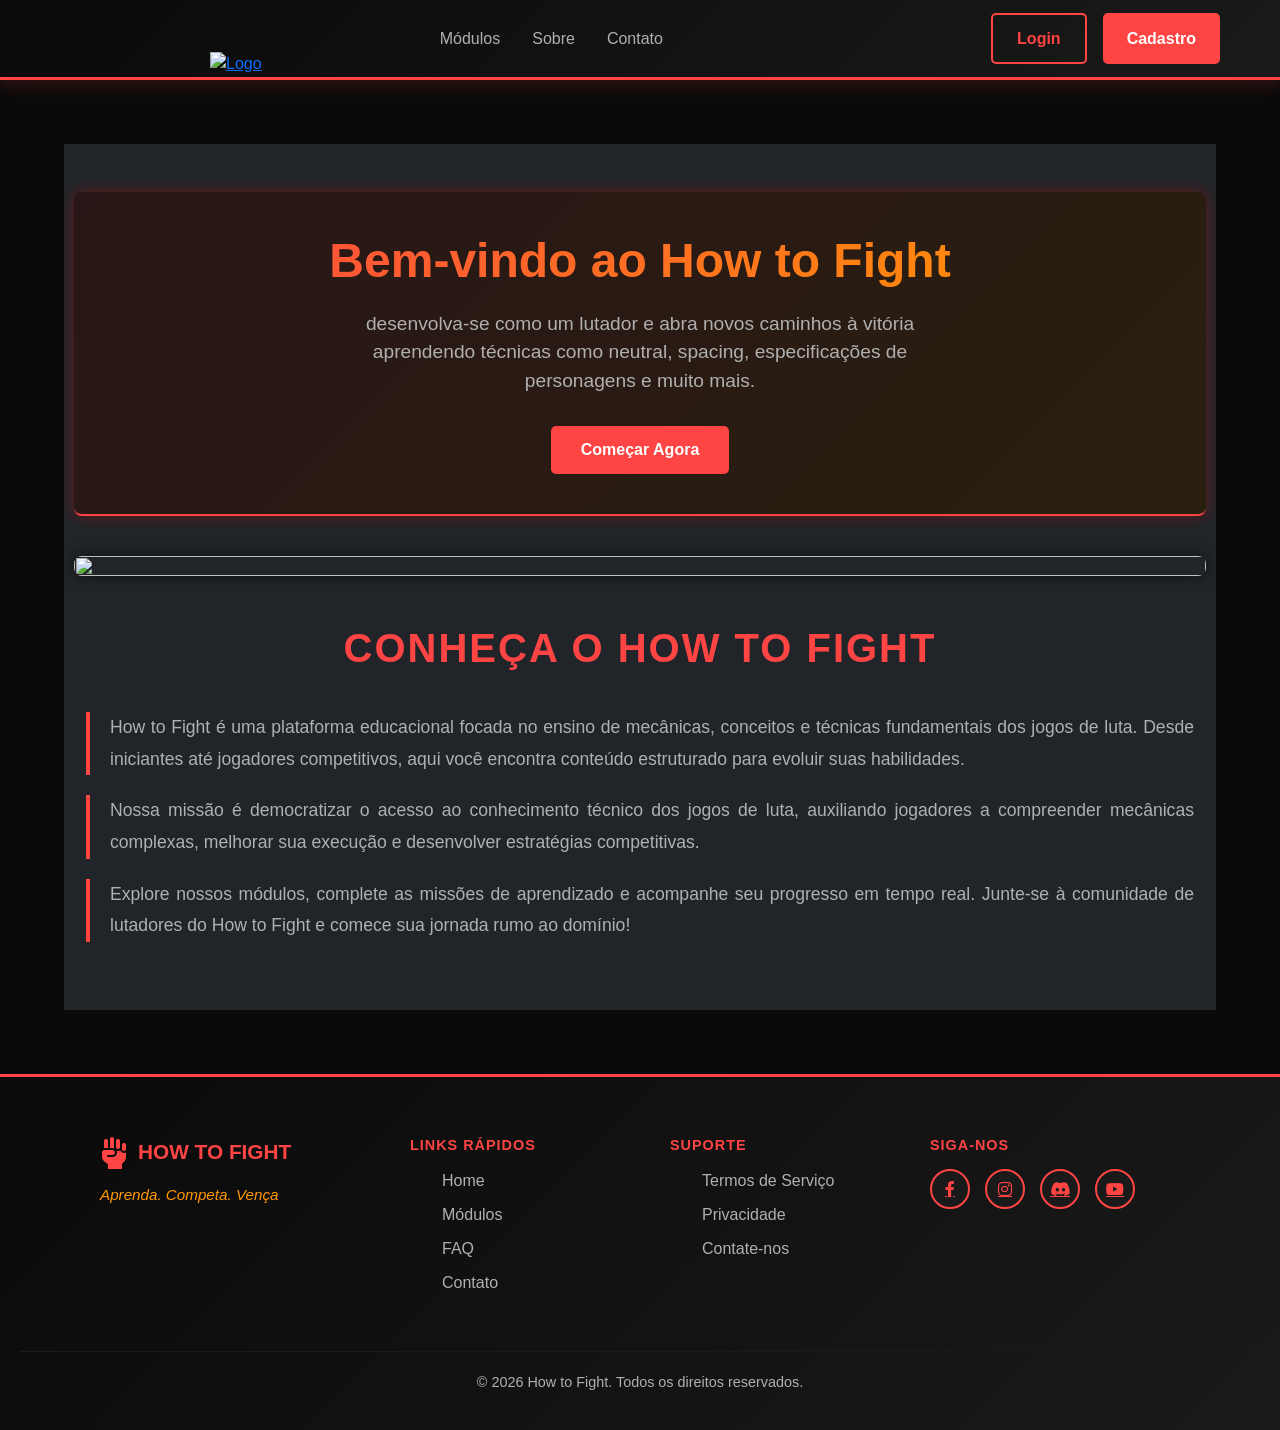
==== commit 894a260d: "hud e backend fixes Basicamente arrumei alguns erros do DB onde não permitia executar algumas funçõe" ====
--- a/pagina/HTML/index.html
+++ b/pagina/HTML/index.html
@@ -31,7 +31,7 @@
         <div class="header-container">
             <div class="logo-brand">
                 <a href="./index.html">
-                    <img src="../Image/trabaio_do meu amor.png " alt="Logo">
+                    <img src="https://github.com/DediPulo/How-to-Fight/raw/main/pagina/Image/trabaio_do meu amor.png " alt="Logo">
                 </a>
             </div>
 
@@ -63,7 +63,7 @@
         <!-- imagem principal -->
         <section class="container-card mb-5">
             <div id="img-tekke" alt="Logo">
-                <img src="../Image/tekken-8-jin-kazama-3840x2160-18767.jpg">
+                <img src="https://github.com/DediPulo/How-to-Fight/raw/main/pagina/Image/tekken-8-jin-kazama-3840x2160-18767.jpg">
                
             </div>
         </section>
--- a/pagina/CSS/estilo.css
+++ b/pagina/CSS/estilo.css
@@ -652,7 +652,7 @@
 
 
 #img-tekke {
-    width: 2000px; 
+    width: 100%; 
     height: auto; /* Permite que a altura se ajuste à imagem */
     margin: 0 auto; /* Centraliza a div horizontalmente e remove margens verticais extras */
     line-height: 0; /* Remove pequenos espaços de respiro de elementos inline */
@@ -688,34 +688,6 @@
     flex: 1;
 }
 
-.modulos {
-  display: flex;
-  flex-wrap: wrap;
-  gap: 20px;
-  justify-content: center; /* centraliza os cards */
-  padding: 20px;
-}
-
-.modulo-card {
-  background: var(--card-bg);
-  border: 2px solid var(--primary-color);
-  border-radius: 10px;
-  padding: 20px;
-  width: 350px;
-  text-align: center;
-  color: #fff;
-  box-shadow: 0 4px 12px rgba(0,0,0,0.3);
-  transition: transform 0.2s ease;
-}
-
-.modulo-card:hover {
-  transform: scale(1.05); /* efeito de destaque */
-}
-
-.modulo-card h3 {
-  margin-bottom: 30px;
-  color:#ff4444 ;
-}
 
 legend.cadastro {
     width: auto;
@@ -1432,6 +1404,48 @@
   .modulo-card-img {
     height: 140px;
   }
+}
+
+.modulo-card-progress {
+  margin-top: 12px;
+  border-top: 1px solid #1e1e1e;
+  padding-top: 12px;
+}
+
+.modulo-progress-status {
+  font-size: 0.65rem;
+  font-weight: 700;
+  letter-spacing: 2px;
+  text-transform: uppercase;
+  margin-bottom: 6px;
+}
+
+.status-none     { color: #444; }
+.status-progress { color: #f0a500; }
+.status-done     { color: #4caf50; }
+
+.modulo-progress-bar {
+  width: 100%;
+  height: 3px;
+  background: #1e1e1e;
+  border-radius: 99px;
+  overflow: hidden;
+}
+
+.modulo-progress-fill {
+  height: 100%;
+  background: var(--primary-color);
+  border-radius: 99px;
+  transition: width 0.3s ease;
+}
+
+.modulo-progress-label {
+  font-size: 0.65rem;
+  color: #444;
+  margin-top: 6px;
+  display: block;
+  letter-spacing: 1px;
+  text-transform: uppercase;
 }
 
 /* ============ videos e modulos ============ */
